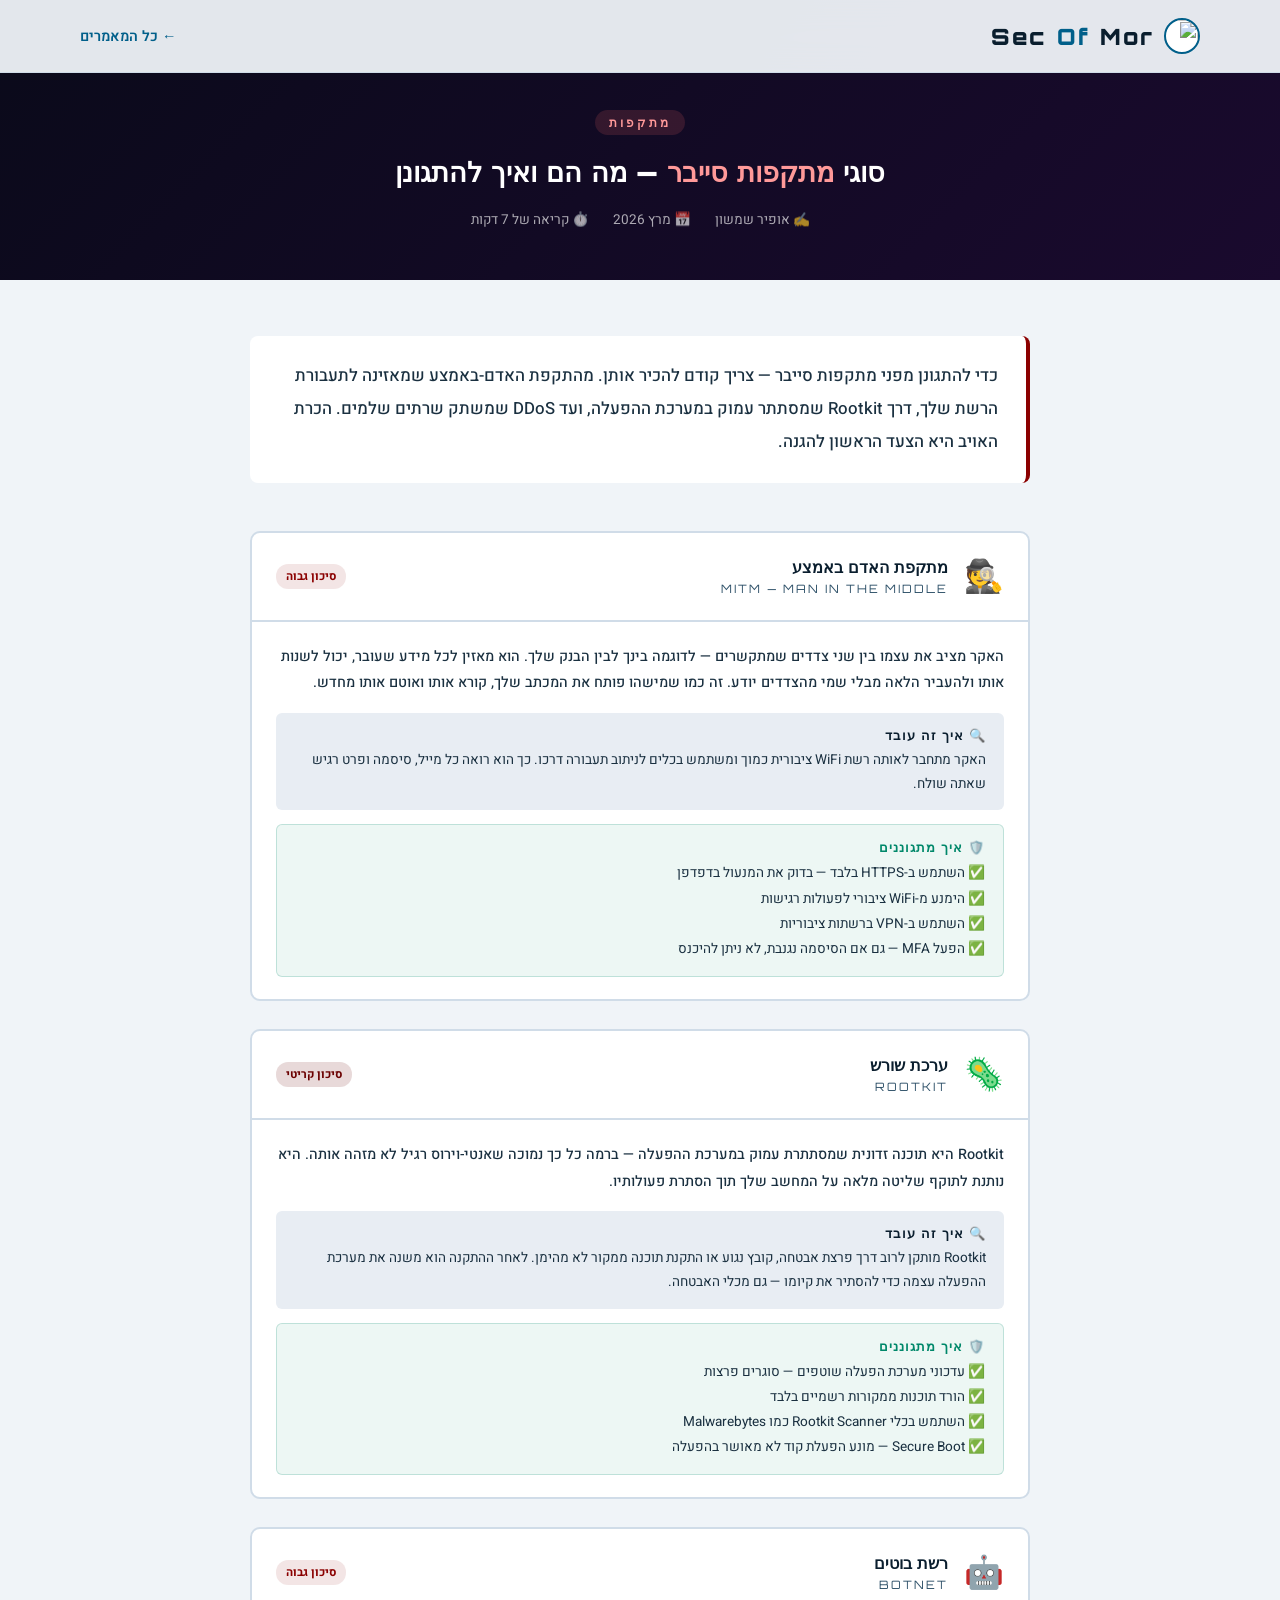
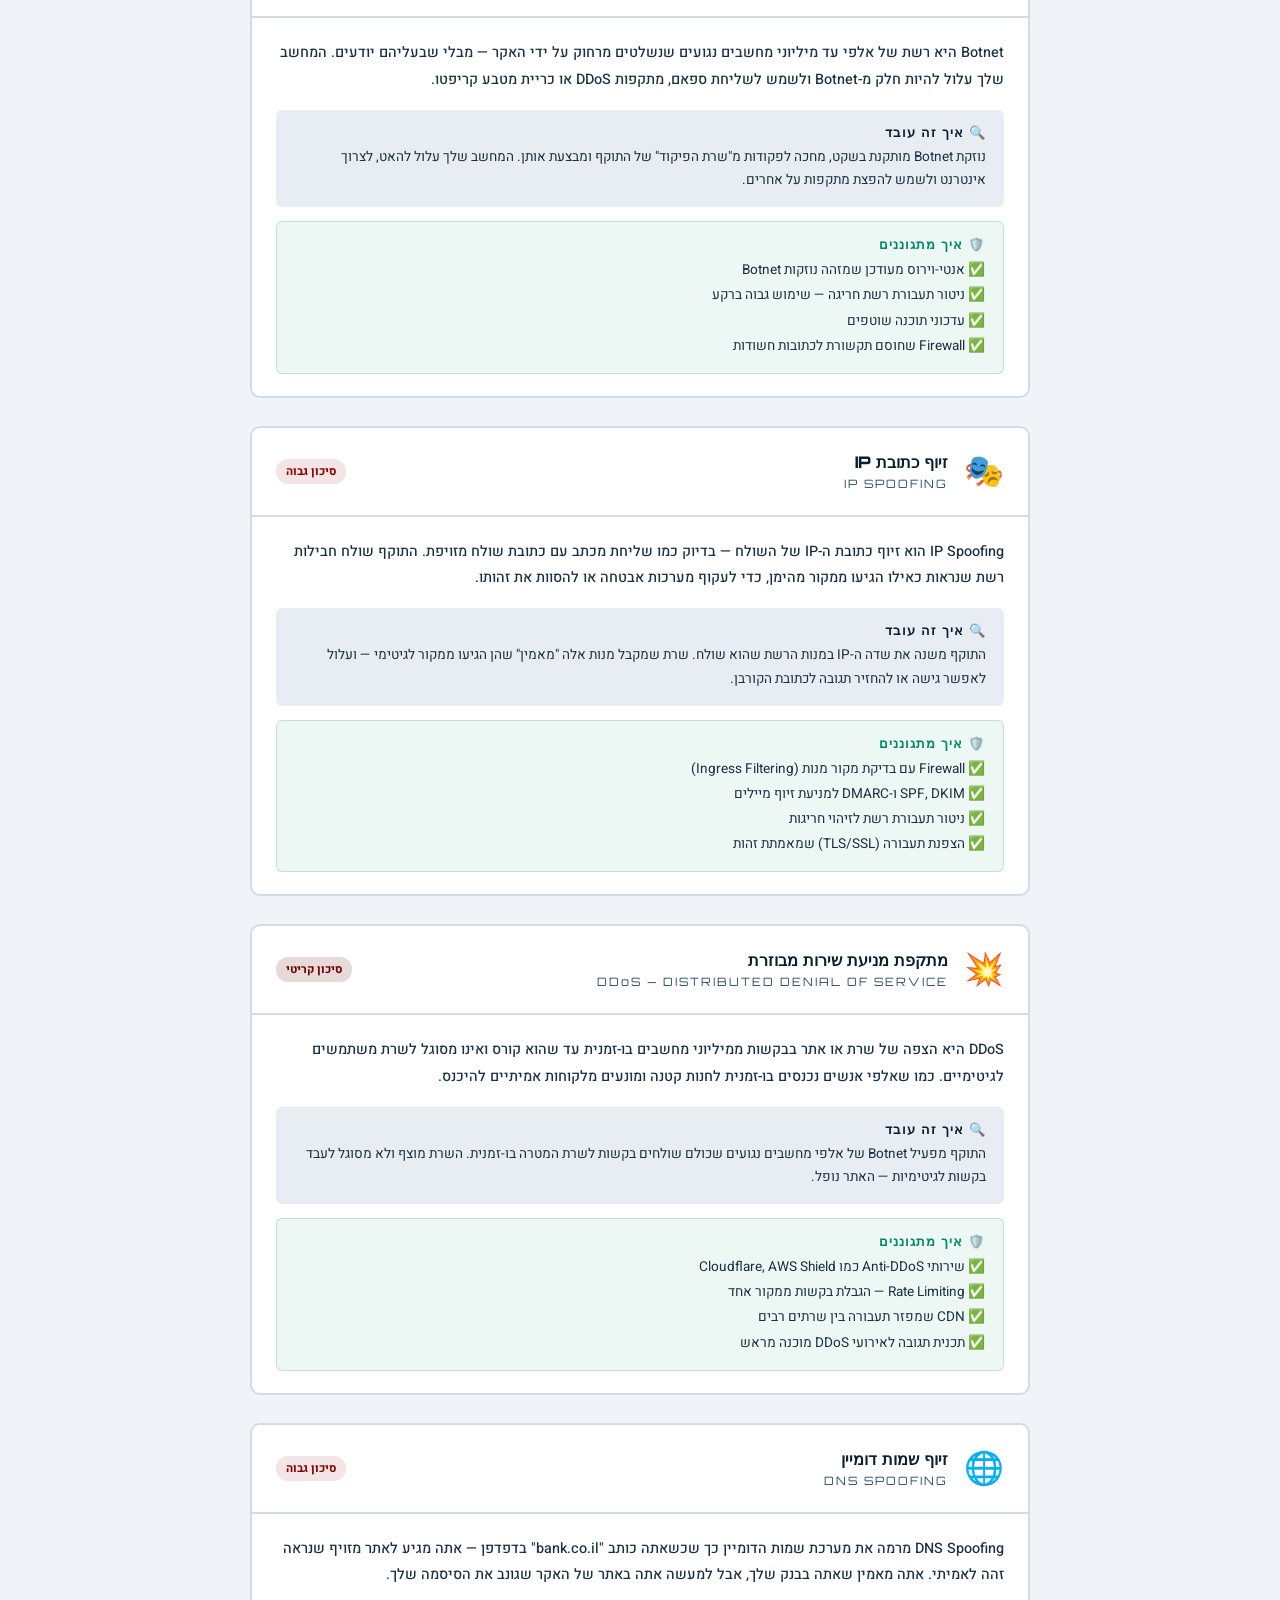
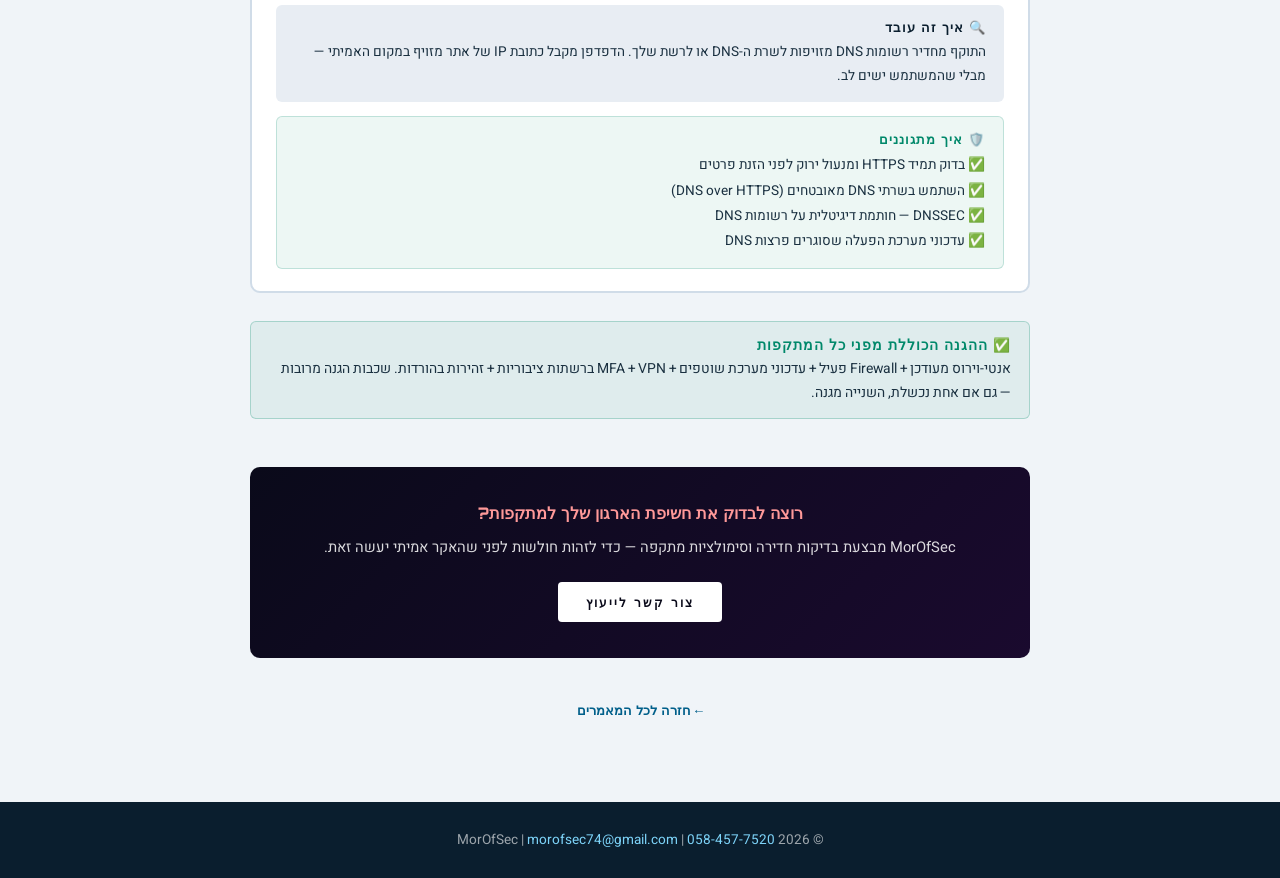
==== article-attack-types.html @ d10002b2 "Add files via upload" ====
<!DOCTYPE html>
<html lang="he" dir="rtl">
<head>
<meta charset="UTF-8">
<meta name="viewport" content="width=device-width, initial-scale=1.0">
<title>סוגי מתקפות סייבר | MorOfSec</title>
<meta name="description" content="הכר את מתקפות הסייבר הנפוצות: MITM, Rootkits, Botnets, IP Spoofing, DDoS ו-DNS Spoofing. מאת אופיר שמשון, MorOfSec">
<meta name="keywords" content="מתקפות סייבר, MITM, Rootkit, Botnet, DDoS, IP Spoofing, DNS Spoofing">
<meta name="robots" content="index, follow">
<link rel="canonical" href="https://morofsec.com/article-attack-types.html">
<link rel="preconnect" href="https://fonts.googleapis.com">
<link rel="preconnect" href="https://fonts.gstatic.com" crossorigin>
<link href="https://fonts.googleapis.com/css2?family=Heebo:wght@400;500;600;700;800;900&family=Orbitron:wght@700;800;900&display=swap" rel="stylesheet">
<style>
*{margin:0;padding:0;box-sizing:border-box;}
:root{--bg:#f0f4f8;--bg2:#e8edf3;--white:#fff;--heading:#0a1e2e;--text:#1a3040;--muted:#2d5068;--cyan:#005f8a;--teal:#00886a;--border:#d0dce8;}
html{scroll-behavior:smooth;}
body{background:var(--bg);color:var(--text);font-family:'Heebo',sans-serif;overflow-x:hidden;}
a{text-decoration:none;color:inherit;}
nav{position:fixed;top:0;width:100%;z-index:100;padding:18px 0;backdrop-filter:blur(20px);border-bottom:1px solid var(--border);background:rgba(240,244,248,0.95);}
.nav-inner{display:flex;align-items:center;justify-content:space-between;max-width:1200px;margin:0 auto;padding:0 40px;}
.nav-logo{font-family:'Orbitron',monospace;font-size:1.4rem;font-weight:900;color:var(--heading);letter-spacing:2px;display:flex;align-items:center;gap:10px;}
.nav-logo img{width:36px;height:36px;object-fit:contain;border-radius:50%;border:2px solid var(--cyan);background:var(--white);}
.nav-logo span{color:var(--cyan);}
.nav-back{display:flex;align-items:center;gap:8px;color:var(--cyan);font-weight:600;font-size:0.9rem;}
.nav-back:hover{text-decoration:underline;}
.container{max-width:860px;margin:0 auto;padding:0 40px;}
.article-hero{padding:110px 0 50px;background:linear-gradient(135deg,#0a0a1a,#1a0a2e);color:#fff;text-align:center;}
.article-tag{display:inline-block;background:rgba(255,100,100,0.15);color:#ff9999;font-size:0.72rem;font-weight:700;letter-spacing:3px;padding:5px 14px;border-radius:20px;font-family:'Orbitron',monospace;text-transform:uppercase;margin-bottom:20px;}
.article-hero h1{font-family:'Orbitron',monospace;font-size:1.7rem;font-weight:900;line-height:1.3;margin-bottom:16px;}
.article-hero h1 span{color:#ff9999;}
.article-meta{display:flex;align-items:center;justify-content:center;gap:24px;font-size:0.85rem;color:rgba(255,255,255,0.65);margin-top:20px;flex-wrap:wrap;}
.article-body{padding:56px 0 80px;}
.article-intro{font-size:1.05rem;color:var(--text);line-height:1.95;margin-bottom:48px;padding:24px 28px;background:var(--white);border-radius:8px;border-right:4px solid #8b0000;font-weight:500;}
.section-h{font-family:'Orbitron',monospace;font-size:0.85rem;font-weight:800;color:var(--heading);letter-spacing:2px;text-transform:uppercase;margin:48px 0 20px;padding-bottom:10px;border-bottom:2px solid var(--border);}

/* ATTACK CARDS */
.attack{background:var(--white);border:2px solid var(--border);border-radius:10px;margin-bottom:28px;overflow:hidden;transition:border-color 0.3s;}
.attack:hover{border-color:var(--cyan);}
.attack-header{padding:20px 24px;display:flex;align-items:center;gap:16px;border-bottom:2px solid var(--border);}
.attack-icon{font-size:2rem;flex-shrink:0;}
.attack-info{flex:1;}
.attack-name{font-family:'Orbitron',monospace;font-size:1rem;font-weight:900;color:var(--heading);margin-bottom:4px;}
.attack-en{font-family:'Orbitron',monospace;font-size:0.72rem;color:var(--muted);letter-spacing:2px;}
.attack-danger{font-size:0.72rem;font-weight:700;padding:4px 10px;border-radius:12px;white-space:nowrap;}
.attack-danger.high{background:rgba(139,0,0,0.1);color:#8b0000;}
.attack-danger.critical{background:rgba(100,0,0,0.15);color:#6b0000;}
.attack-body{padding:22px 24px;}
.attack-desc{font-size:0.9rem;color:var(--text);line-height:1.85;margin-bottom:16px;font-weight:500;}
.attack-how{background:var(--bg2);border-radius:6px;padding:14px 18px;margin-bottom:14px;}
.attack-how strong{font-size:0.82rem;color:var(--heading);display:block;margin-bottom:6px;font-family:'Orbitron',monospace;letter-spacing:1px;}
.attack-how p{font-size:0.85rem;color:var(--text);line-height:1.75;}
.attack-protect{background:rgba(0,136,106,0.07);border:1px solid rgba(0,136,106,0.2);border-radius:6px;padding:14px 18px;}
.attack-protect strong{font-size:0.82rem;color:var(--teal);display:block;margin-bottom:6px;font-family:'Orbitron',monospace;letter-spacing:1px;}
.attack-protect ul{list-style:none;font-size:0.85rem;color:var(--text);line-height:1.85;}
.attack-protect ul li::before{content:'✅ ';}

.tip-box{background:rgba(0,136,106,0.07);border:1px solid rgba(0,136,106,0.25);border-radius:6px;padding:14px 18px;margin:24px 0;}
.tip-box strong{color:var(--teal);font-size:0.85rem;display:block;margin-bottom:4px;font-family:'Orbitron',monospace;letter-spacing:1px;}
.tip-box p{font-size:0.87rem;color:var(--text);line-height:1.7;margin:0;}

.summary-box{background:linear-gradient(135deg,#0a0a1a,#1a0a2e);border-radius:10px;padding:36px 32px;margin-top:48px;color:#fff;text-align:center;}
.summary-box h3{font-family:'Orbitron',monospace;font-size:1rem;font-weight:800;margin-bottom:12px;color:#ff9999;}
.summary-box p{font-size:0.92rem;color:rgba(255,255,255,0.85);line-height:1.8;margin-bottom:20px;}
.summary-box a{display:inline-block;background:#fff;color:#0a0a1a;padding:12px 28px;border-radius:4px;font-family:'Orbitron',monospace;font-size:0.78rem;font-weight:800;letter-spacing:2px;text-transform:uppercase;}
.back-section{text-align:center;margin-top:40px;}
.back-link{display:inline-flex;align-items:center;gap:8px;color:var(--cyan);font-weight:700;font-family:'Orbitron',monospace;font-size:0.82rem;}
.back-link:hover{text-decoration:underline;}
footer{background:var(--heading);color:rgba(255,255,255,0.6);text-align:center;padding:28px;font-size:0.85rem;}
footer a{color:#7dd3f8;}
@media(max-width:600px){
  .nav-inner,.container{padding-right:16px;padding-left:16px;}
  .article-hero{padding:90px 16px 40px;}
  .article-hero h1{font-size:1.25rem;}
  .attack-header{flex-wrap:wrap;}
}
</style>
</head>
<body>
<nav>
  <div class="nav-inner">
    <a href="index.html" class="nav-logo"><img src="images/logo_small.png" alt="">Mor<span>Of</span>Sec</a>
    <a href="articles.html" class="nav-back">&#8592; כל המאמרים</a>
  </div>
</nav>

<section class="article-hero">
  <div class="container">
    <div class="article-tag">מתקפות</div>
    <h1>סוגי <span>מתקפות סייבר</span> — מה הם ואיך להתגונן</h1>
    <div class="article-meta">
      <span>✍️ אופיר שמשון</span>
      <span>📅 מרץ 2026</span>
      <span>⏱️ קריאה של 7 דקות</span>
    </div>
  </div>
</section>

<section class="article-body">
  <div class="container">
    <div class="article-intro">
      כדי להתגונן מפני מתקפות סייבר — צריך קודם להכיר אותן. מהתקפת האדם-באמצע שמאזינה לתעבורת הרשת שלך, דרך Rootkit שמסתתר עמוק במערכת ההפעלה, ועד DDoS שמשתק שרתים שלמים. הכרת האויב היא הצעד הראשון להגנה.
    </div>

    <div class="attack">
      <div class="attack-header">
        <div class="attack-icon">🕵️</div>
        <div class="attack-info">
          <div class="attack-name">מתקפת האדם באמצע</div>
          <div class="attack-en">MITM — MAN IN THE MIDDLE</div>
        </div>
        <span class="attack-danger high">סיכון גבוה</span>
      </div>
      <div class="attack-body">
        <div class="attack-desc">האקר מציב את עצמו בין שני צדדים שמתקשרים — לדוגמה בינך לבין הבנק שלך. הוא מאזין לכל מידע שעובר, יכול לשנות אותו ולהעביר הלאה מבלי שמי מהצדדים יודע. זה כמו שמישהו פותח את המכתב שלך, קורא אותו ואוטם אותו מחדש.</div>
        <div class="attack-how">
          <strong>🔍 איך זה עובד</strong>
          <p>האקר מתחבר לאותה רשת WiFi ציבורית כמוך ומשתמש בכלים לניתוב תעבורה דרכו. כך הוא רואה כל מייל, סיסמה ופרט רגיש שאתה שולח.</p>
        </div>
        <div class="attack-protect">
          <strong>🛡️ איך מתגוננים</strong>
          <ul><li>השתמש ב-HTTPS בלבד — בדוק את המנעול בדפדפן</li><li>הימנע מ-WiFi ציבורי לפעולות רגישות</li><li>השתמש ב-VPN ברשתות ציבוריות</li><li>הפעל MFA — גם אם הסיסמה נגנבת, לא ניתן להיכנס</li></ul>
        </div>
      </div>
    </div>

    <div class="attack">
      <div class="attack-header">
        <div class="attack-icon">🦠</div>
        <div class="attack-info">
          <div class="attack-name">ערכת שורש</div>
          <div class="attack-en">ROOTKIT</div>
        </div>
        <span class="attack-danger critical">סיכון קריטי</span>
      </div>
      <div class="attack-body">
        <div class="attack-desc">Rootkit היא תוכנה זדונית שמסתתרת עמוק במערכת ההפעלה — ברמה כל כך נמוכה שאנטי-וירוס רגיל לא מזהה אותה. היא נותנת לתוקף שליטה מלאה על המחשב שלך תוך הסתרת פעולותיו.</div>
        <div class="attack-how">
          <strong>🔍 איך זה עובד</strong>
          <p>Rootkit מותקן לרוב דרך פרצת אבטחה, קובץ נגוע או התקנת תוכנה ממקור לא מהימן. לאחר ההתקנה הוא משנה את מערכת ההפעלה עצמה כדי להסתיר את קיומו — גם מכלי האבטחה.</p>
        </div>
        <div class="attack-protect">
          <strong>🛡️ איך מתגוננים</strong>
          <ul><li>עדכוני מערכת הפעלה שוטפים — סוגרים פרצות</li><li>הורד תוכנות ממקורות רשמיים בלבד</li><li>השתמש בכלי Rootkit Scanner כמו Malwarebytes</li><li>Secure Boot — מונע הפעלת קוד לא מאושר בהפעלה</li></ul>
        </div>
      </div>
    </div>

    <div class="attack">
      <div class="attack-header">
        <div class="attack-icon">🤖</div>
        <div class="attack-info">
          <div class="attack-name">רשת בוטים</div>
          <div class="attack-en">BOTNET</div>
        </div>
        <span class="attack-danger high">סיכון גבוה</span>
      </div>
      <div class="attack-body">
        <div class="attack-desc">Botnet היא רשת של אלפי עד מיליוני מחשבים נגועים שנשלטים מרחוק על ידי האקר — מבלי שבעליהם יודעים. המחשב שלך עלול להיות חלק מ-Botnet ולשמש לשליחת ספאם, מתקפות DDoS או כריית מטבע קריפטו.</div>
        <div class="attack-how">
          <strong>🔍 איך זה עובד</strong>
          <p>נוזקת Botnet מותקנת בשקט, מחכה לפקודות מ"שרת הפיקוד" של התוקף ומבצעת אותן. המחשב שלך עלול להאט, לצרוך אינטרנט ולשמש להפצת מתקפות על אחרים.</p>
        </div>
        <div class="attack-protect">
          <strong>🛡️ איך מתגוננים</strong>
          <ul><li>אנטי-וירוס מעודכן שמזהה נוזקות Botnet</li><li>ניטור תעבורת רשת חריגה — שימוש גבוה ברקע</li><li>עדכוני תוכנה שוטפים</li><li>Firewall שחוסם תקשורת לכתובות חשודות</li></ul>
        </div>
      </div>
    </div>

    <div class="attack">
      <div class="attack-header">
        <div class="attack-icon">🎭</div>
        <div class="attack-info">
          <div class="attack-name">זיוף כתובת IP</div>
          <div class="attack-en">IP SPOOFING</div>
        </div>
        <span class="attack-danger high">סיכון גבוה</span>
      </div>
      <div class="attack-body">
        <div class="attack-desc">IP Spoofing הוא זיוף כתובת ה-IP של השולח — בדיוק כמו שליחת מכתב עם כתובת שולח מזויפת. התוקף שולח חבילות רשת שנראות כאילו הגיעו ממקור מהימן, כדי לעקוף מערכות אבטחה או להסוות את זהותו.</div>
        <div class="attack-how">
          <strong>🔍 איך זה עובד</strong>
          <p>התוקף משנה את שדה ה-IP במנות הרשת שהוא שולח. שרת שמקבל מנות אלה "מאמין" שהן הגיעו ממקור לגיטימי — ועלול לאפשר גישה או להחזיר תגובה לכתובת הקורבן.</p>
        </div>
        <div class="attack-protect">
          <strong>🛡️ איך מתגוננים</strong>
          <ul><li>Firewall עם בדיקת מקור מנות (Ingress Filtering)</li><li>SPF, DKIM ו-DMARC למניעת זיוף מיילים</li><li>ניטור תעבורת רשת לזיהוי חריגות</li><li>הצפנת תעבורה (TLS/SSL) שמאמתת זהות</li></ul>
        </div>
      </div>
    </div>

    <div class="attack">
      <div class="attack-header">
        <div class="attack-icon">💥</div>
        <div class="attack-info">
          <div class="attack-name">מתקפת מניעת שירות מבוזרת</div>
          <div class="attack-en">DDoS — DISTRIBUTED DENIAL OF SERVICE</div>
        </div>
        <span class="attack-danger critical">סיכון קריטי</span>
      </div>
      <div class="attack-body">
        <div class="attack-desc">DDoS היא הצפה של שרת או אתר בבקשות ממיליוני מחשבים בו-זמנית עד שהוא קורס ואינו מסוגל לשרת משתמשים לגיטימיים. כמו שאלפי אנשים נכנסים בו-זמנית לחנות קטנה ומונעים מלקוחות אמיתיים להיכנס.</div>
        <div class="attack-how">
          <strong>🔍 איך זה עובד</strong>
          <p>התוקף מפעיל Botnet של אלפי מחשבים נגועים שכולם שולחים בקשות לשרת המטרה בו-זמנית. השרת מוצף ולא מסוגל לעבד בקשות לגיטימיות — האתר נופל.</p>
        </div>
        <div class="attack-protect">
          <strong>🛡️ איך מתגוננים</strong>
          <ul><li>שירותי Anti-DDoS כמו Cloudflare, AWS Shield</li><li>Rate Limiting — הגבלת בקשות ממקור אחד</li><li>CDN שמפזר תעבורה בין שרתים רבים</li><li>תכנית תגובה לאירועי DDoS מוכנה מראש</li></ul>
        </div>
      </div>
    </div>

    <div class="attack">
      <div class="attack-header">
        <div class="attack-icon">🌐</div>
        <div class="attack-info">
          <div class="attack-name">זיוף שמות דומיין</div>
          <div class="attack-en">DNS SPOOFING</div>
        </div>
        <span class="attack-danger high">סיכון גבוה</span>
      </div>
      <div class="attack-body">
        <div class="attack-desc">DNS Spoofing מרמה את מערכת שמות הדומיין כך שכשאתה כותב "bank.co.il" בדפדפן — אתה מגיע לאתר מזויף שנראה זהה לאמיתי. אתה מאמין שאתה בבנק שלך, אבל למעשה אתה באתר של האקר שגונב את הסיסמה שלך.</div>
        <div class="attack-how">
          <strong>🔍 איך זה עובד</strong>
          <p>התוקף מחדיר רשומות DNS מזויפות לשרת ה-DNS או לרשת שלך. הדפדפן מקבל כתובת IP של אתר מזויף במקום האמיתי — מבלי שהמשתמש ישים לב.</p>
        </div>
        <div class="attack-protect">
          <strong>🛡️ איך מתגוננים</strong>
          <ul><li>בדוק תמיד HTTPS ומנעול ירוק לפני הזנת פרטים</li><li>השתמש בשרתי DNS מאובטחים (DNS over HTTPS)</li><li>DNSSEC — חותמת דיגיטלית על רשומות DNS</li><li>עדכוני מערכת הפעלה שסוגרים פרצות DNS</li></ul>
        </div>
      </div>
    </div>

    <div class="tip-box">
      <strong>✅ ההגנה הכוללת מפני כל המתקפות</strong>
      <p>אנטי-וירוס מעודכן + Firewall פעיל + עדכוני מערכת שוטפים + MFA + VPN ברשתות ציבוריות + זהירות בהורדות. שכבות הגנה מרובות — גם אם אחת נכשלת, השנייה מגנה.</p>
    </div>

    <div class="summary-box">
      <h3>רוצה לבדוק את חשיפת הארגון שלך למתקפות?</h3>
      <p>MorOfSec מבצעת בדיקות חדירה וסימולציות מתקפה — כדי לזהות חולשות לפני שהאקר אמיתי יעשה זאת.</p>
      <a href="index.html#contact">צור קשר לייעוץ</a>
    </div>

    <div class="back-section">
      <a href="articles.html" class="back-link">&#8592; חזרה לכל המאמרים</a>
    </div>
  </div>
</section>

<footer>
  <p>© 2026 MorOfSec | <a href="mailto:morofsec74@gmail.com">morofsec74@gmail.com</a> | <a href="tel:+972584577520">058-457-7520</a></p>
</footer>
</body>
</html>
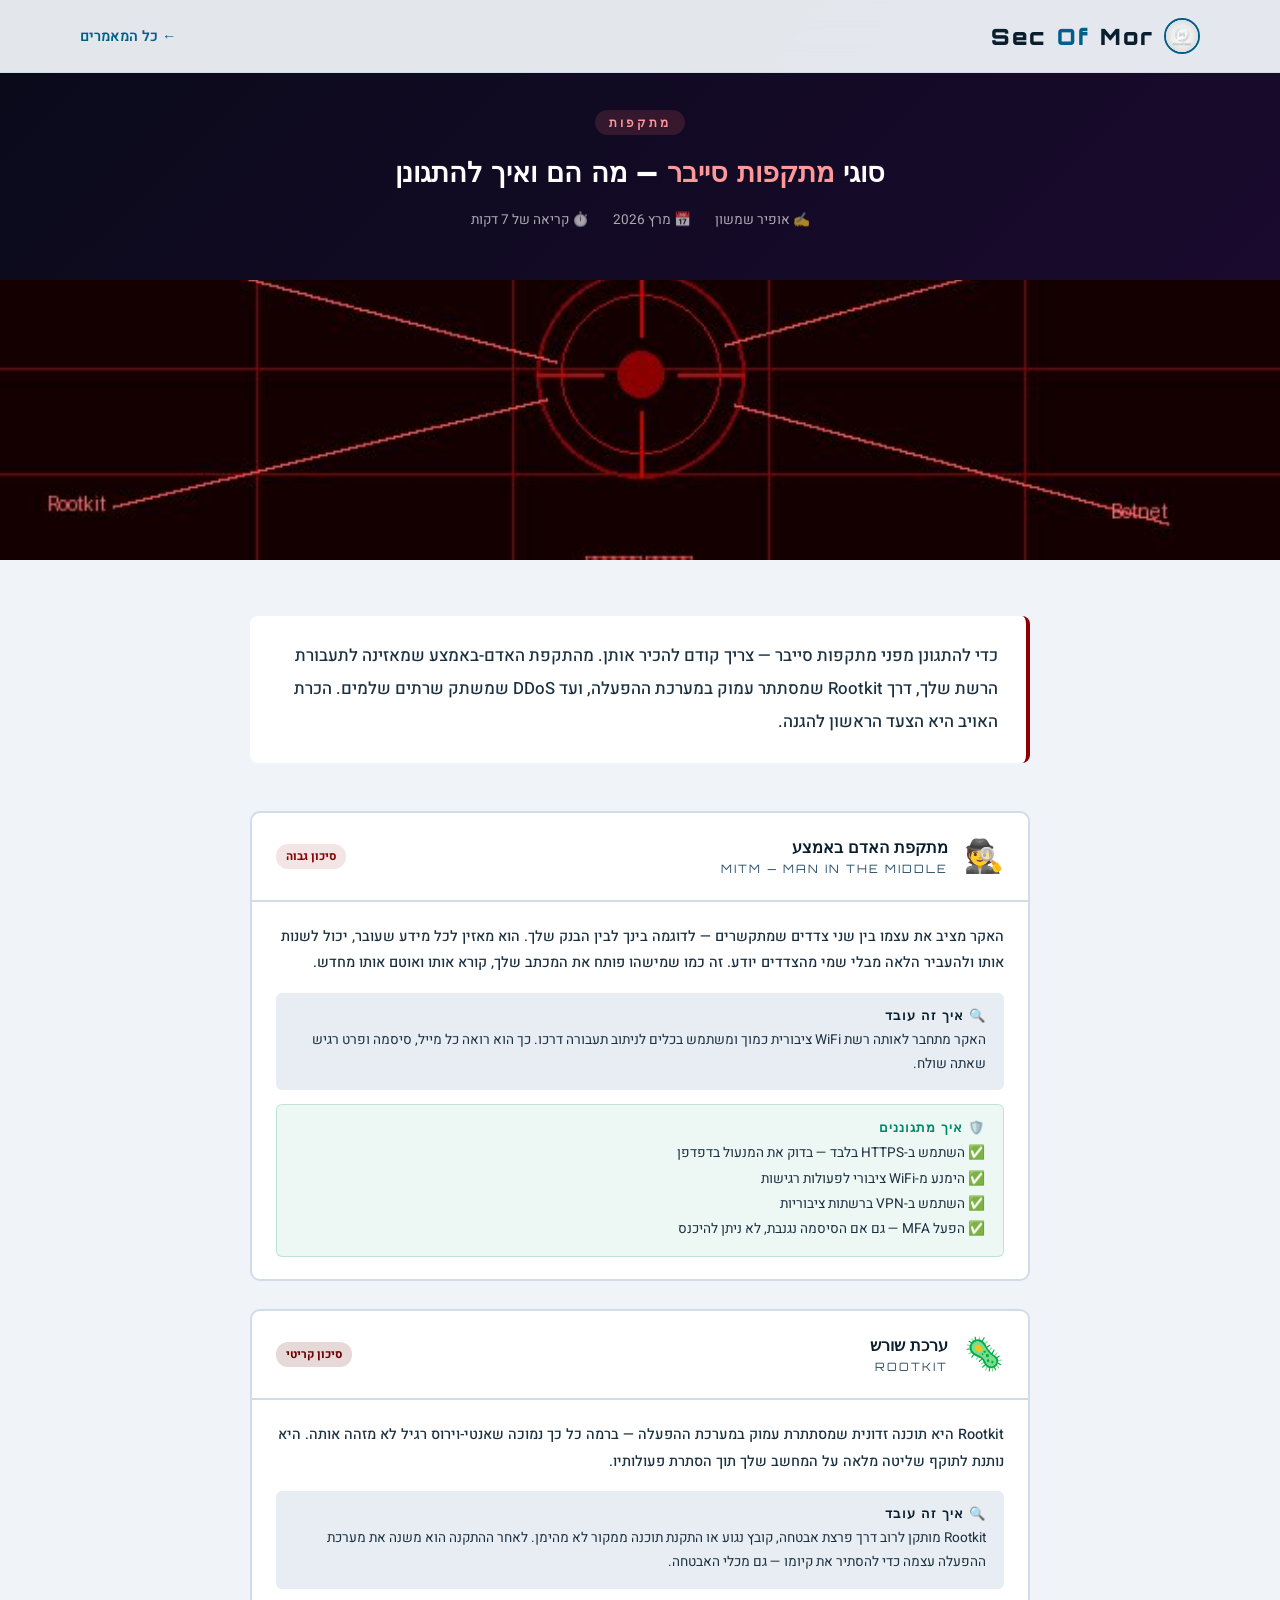
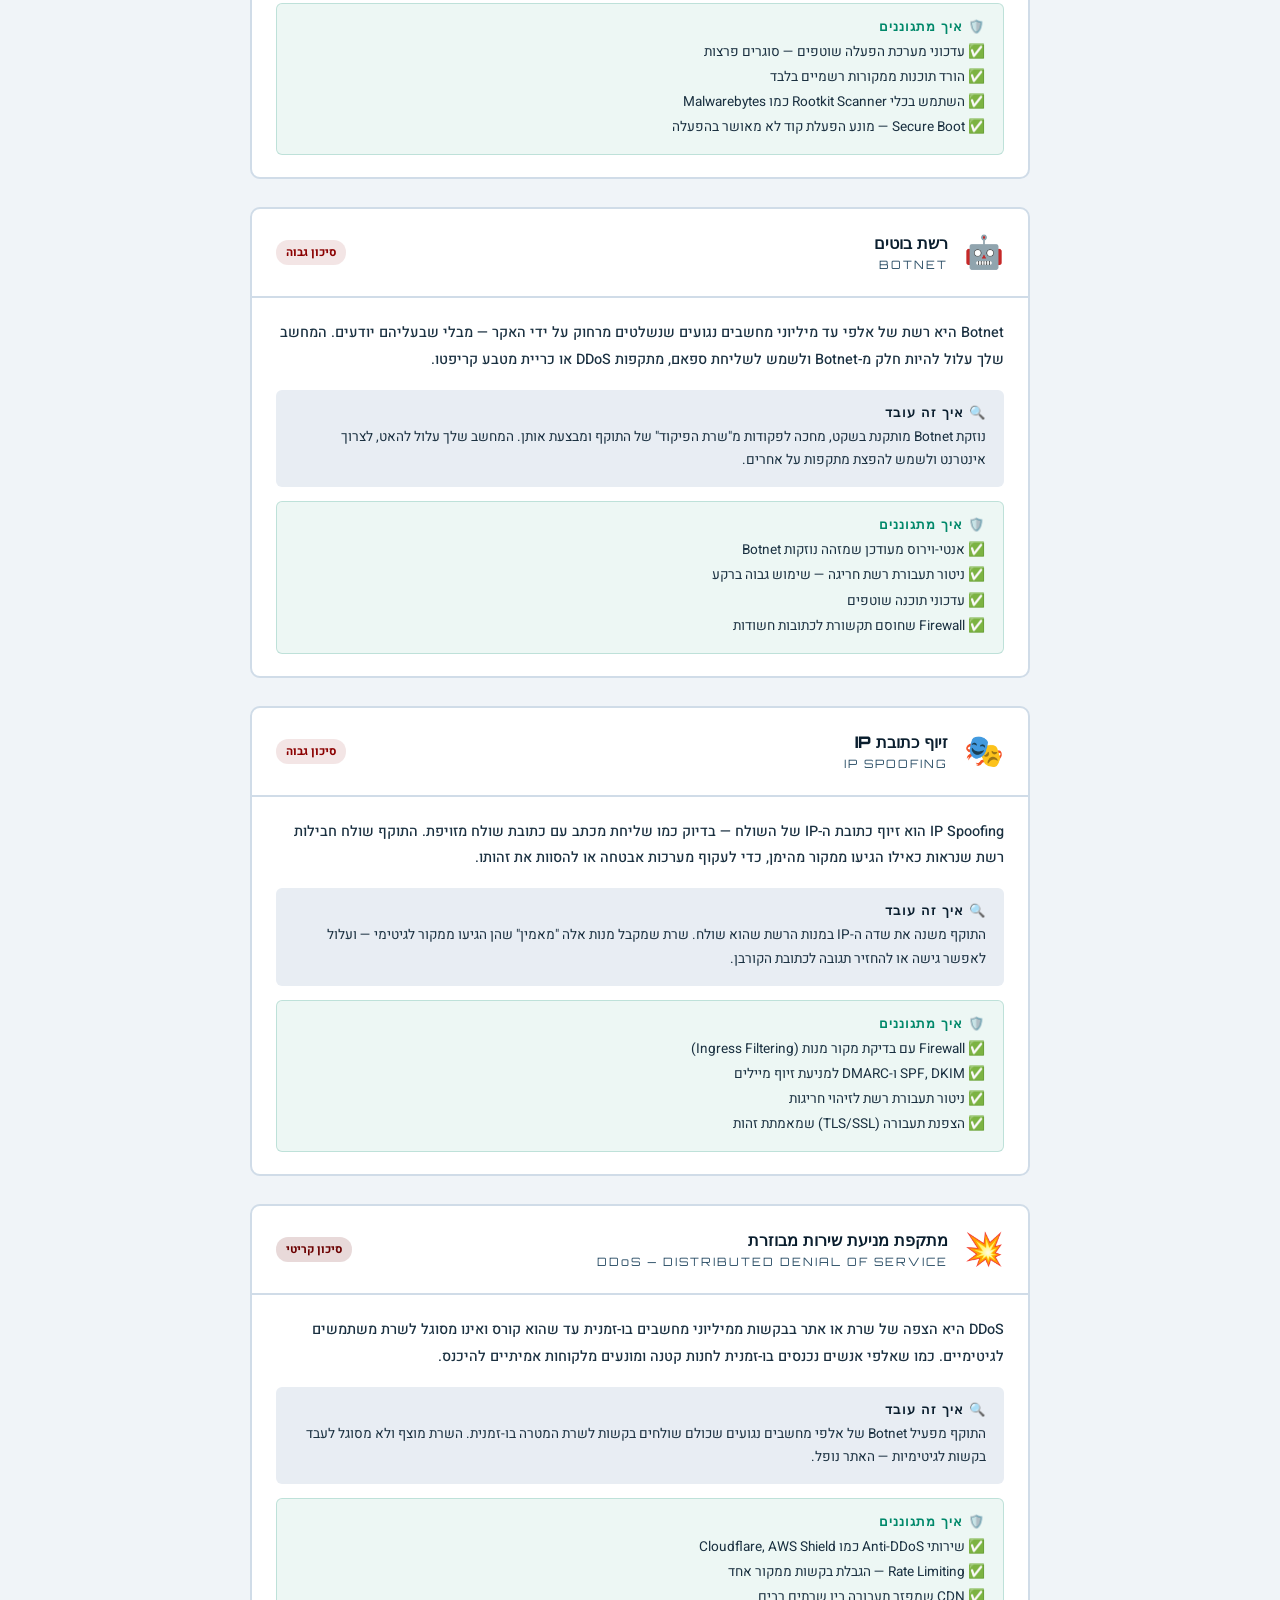
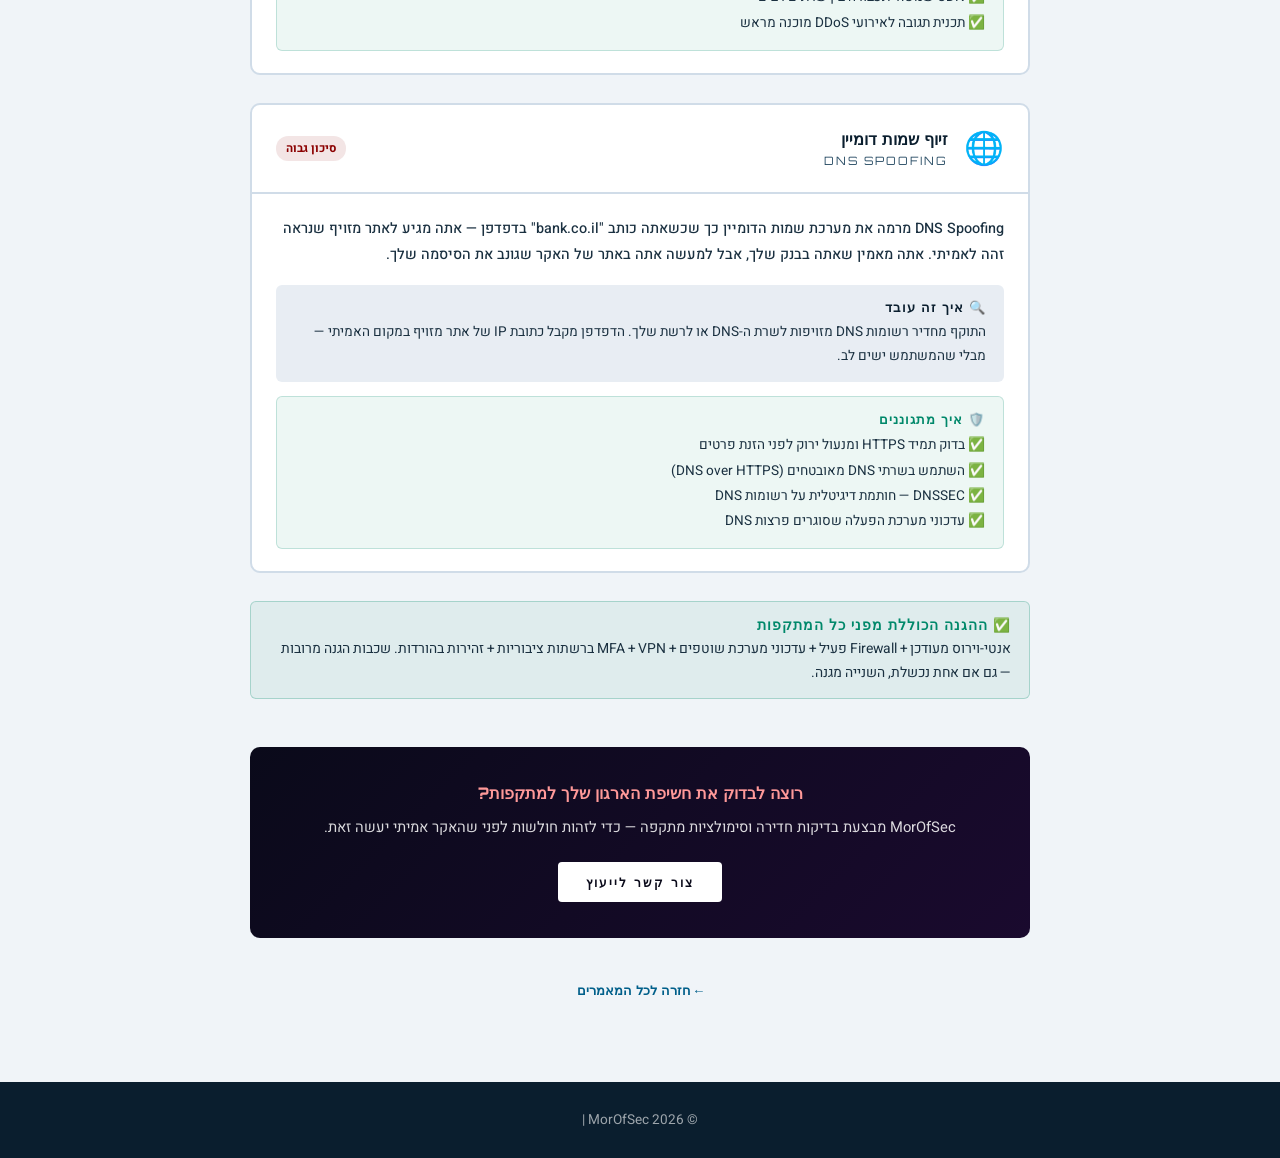
==== commit eb89e8b9: "Add files via upload" ====
--- a/article-attack-types.html
+++ b/article-attack-types.html
@@ -96,6 +96,7 @@
   </div>
 </section>
 
+<div style="width:100%;overflow:hidden;max-height:280px;"><img src="images/attacks-hero.jpg" alt="סוגי מתקפות סייבר" style="width:100%;max-height:280px;object-fit:cover;display:block;"></div>
 <section class="article-body">
   <div class="container">
     <div class="article-intro">
@@ -252,7 +253,4 @@
 </section>
 
 <footer>
-  <p>© 2026 MorOfSec | <a href="mailto:morofsec74@gmail.com">morofsec74@gmail.com</a> | <a href="tel:+972584577520">058-457-7520</a></p>
-</footer>
-</body>
-</html>+  <p>© 2026 MorOfSec | <a href="/cdn-cgi/l/email-protection#a4c9cbd6cbc2d7c1c79390e4c3c9c5cdc88ac7cbc9"><span class="__cf_email__" data-cfemail="24494b564b4257414
